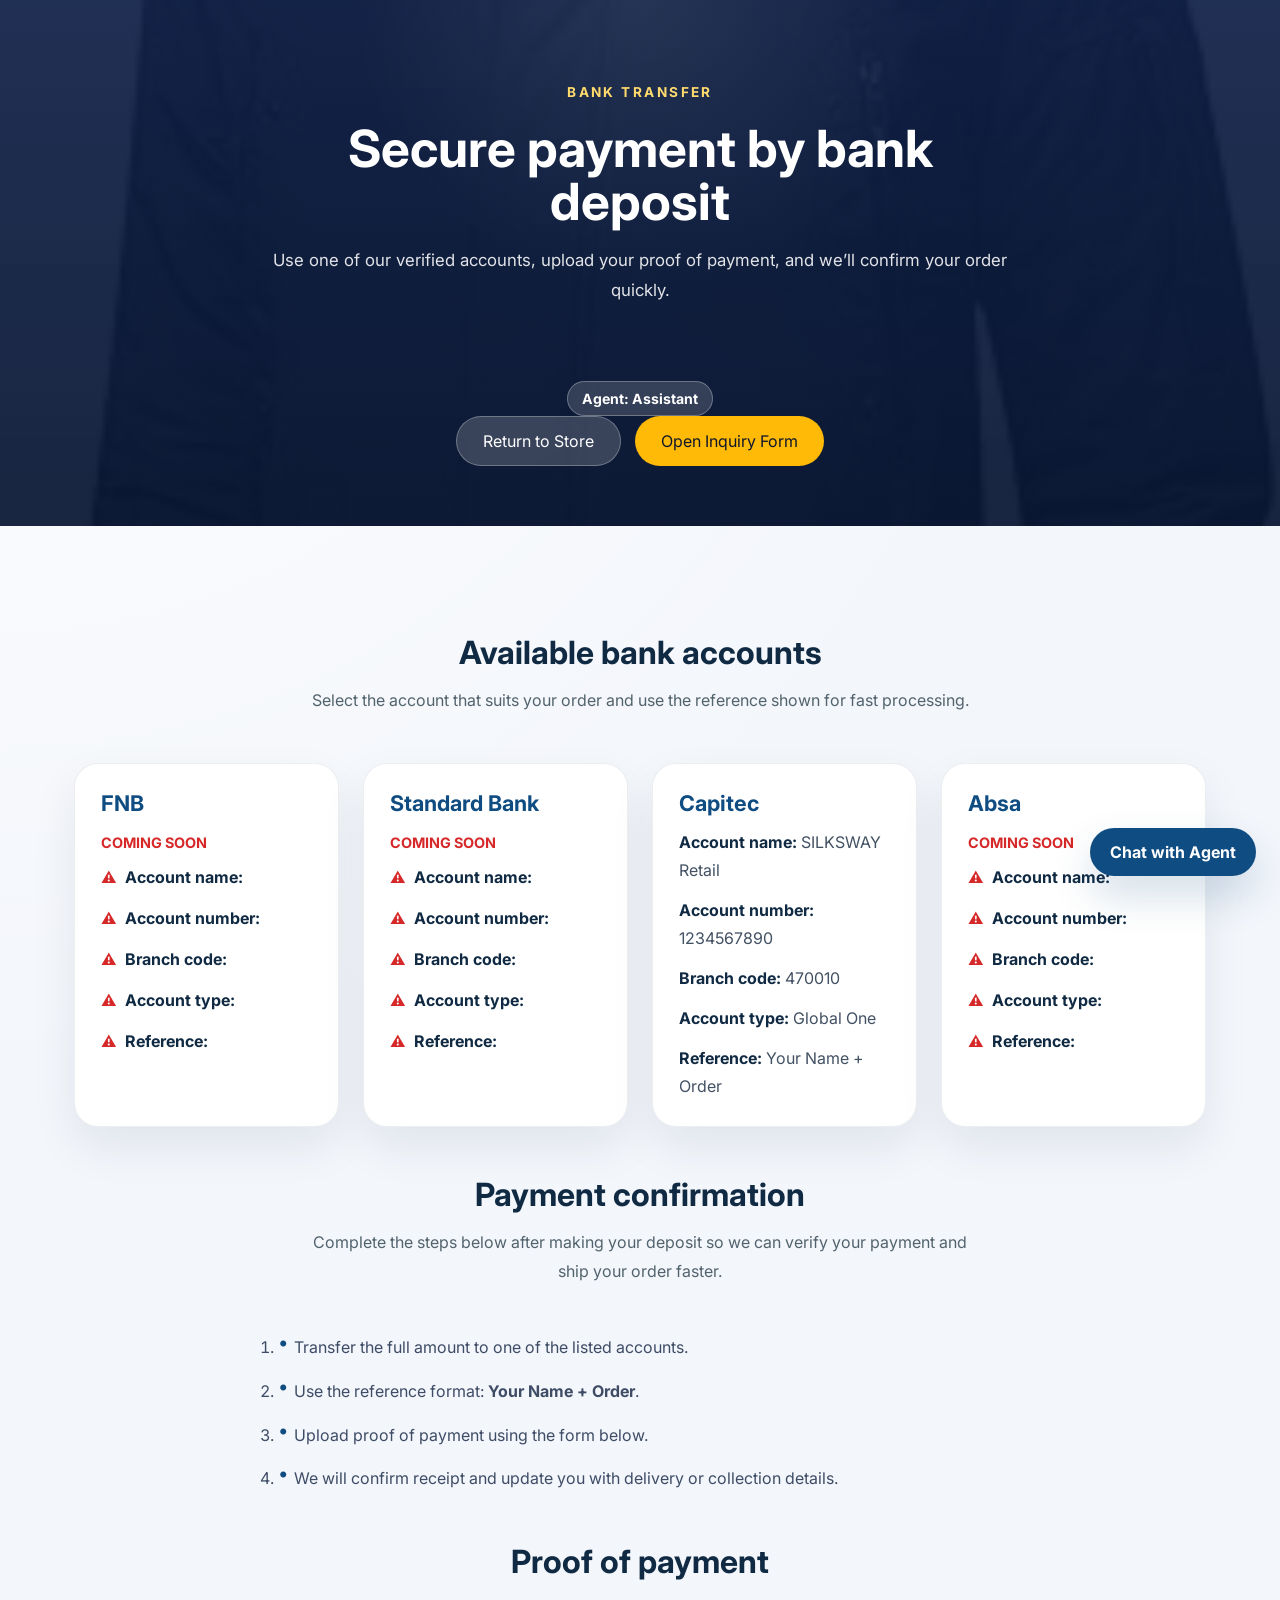
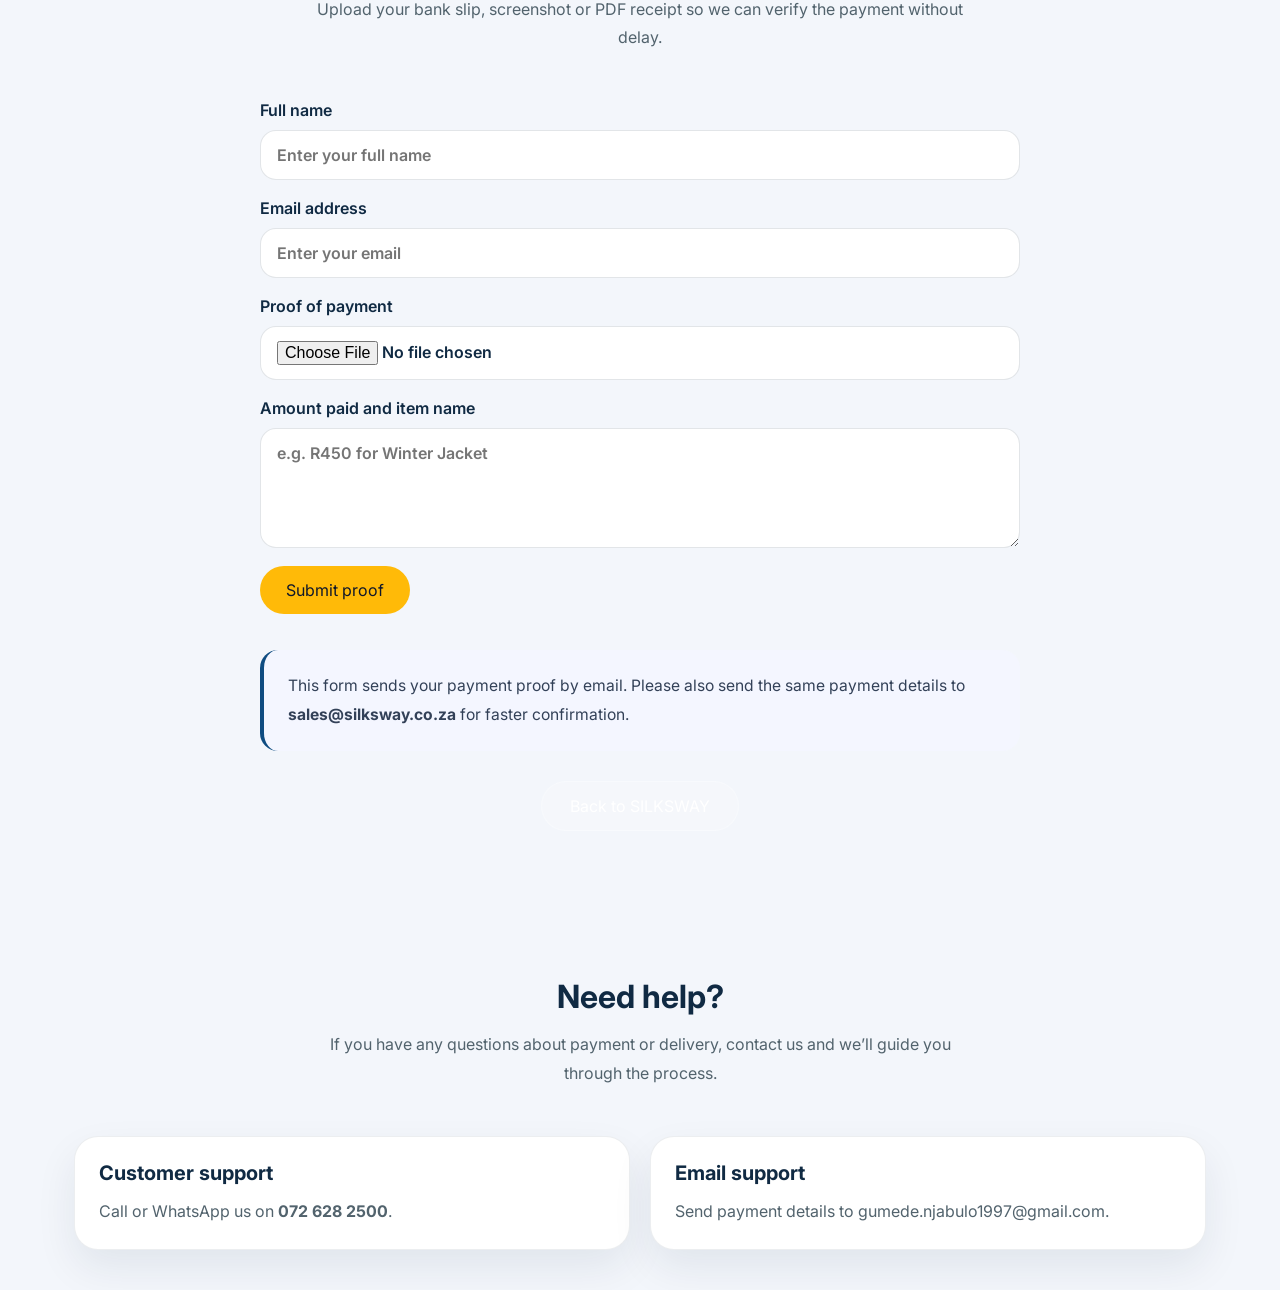
==== bank.html @ df09e984 "dd" ====
<!DOCTYPE html>
<html lang="en">
<head>
  <meta charset="UTF-8" />
  <meta name="viewport" content="width=device-width, initial-scale=1.0" />
  <title>SILKSWAY | Bank Details</title>
  <link rel="stylesheet" href="styles.css" />
  <style>
    .bank-hero {
      position: relative;
      padding: 80px 24px 60px;
      display: flex;
      flex-direction: column;
      align-items: center;
      justify-content: center;
      text-align: center;
      background: linear-gradient(180deg, rgba(15, 32, 71, 0.93), rgba(10, 23, 52, 0.94)), url('img/aa.jpg') center/cover no-repeat;
      color: #fff;
    }

    .bank-hero::before {
      content: '';
      position: absolute;
      inset: 0;
      background: radial-gradient(circle at top center, rgba(255, 255, 255, 0.08), transparent 35%);
    }

    .bank-hero .section-head,
    .bank-hero .hero-copy {
      position: relative;
      z-index: 1;
      max-width: 760px;
    }

    .bank-hero .tag {
      color: #ffda6d;
      letter-spacing: 0.18em;
      text-transform: uppercase;
      font-size: 0.85rem;
      margin-bottom: 18px;
      font-weight: 700;
    }

    .bank-hero h1 {
      font-size: clamp(2.8rem, 4vw, 4.4rem);
      margin: 0 0 18px;
      line-height: 1.02;
    }

    .bank-hero p {
      margin: 0 auto 28px;
      max-width: 720px;
      color: rgba(255, 255, 255, 0.88);
      font-size: 1.05rem;
      line-height: 1.8;
    }

    .bank-hero .hero-actions {
      position: relative;
      z-index: 1;
      display: flex;
      gap: 14px;
      flex-wrap: wrap;
      justify-content: center;
    }

    .bank-accounts {
      display: grid;
      grid-template-columns: repeat(auto-fit, minmax(260px, 1fr));
      gap: 24px;
      margin-top: 20px;
    }

    .bank-card {
      background: #fff;
      border: 1px solid rgba(16, 42, 67, 0.08);
      border-radius: 24px;
      padding: 26px;
      box-shadow: 0 20px 45px rgba(16, 42, 67, 0.08);
      display: flex;
      flex-direction: column;
      gap: 12px;
      min-height: 260px;
    }

    .bank-card h3 {
      margin: 0;
      color: #0f4c81;
      font-size: 1.35rem;
    }

    .bank-card .status-note {
      color: #d62828;
      font-weight: 700;
      text-transform: uppercase;
      font-size: 0.9rem;
      margin-top: 6px;
    }

    .bank-card.alert-card strong::before {
      content: "⚠";
      color: #d62828;
      margin-right: 8px;
      font-size: 0.95rem;
      display: inline-block;
      vertical-align: middle;
    }

    .bank-card p {
      margin: 0;
      color: #425163;
      line-height: 1.75;
    }

    .bank-card strong {
      color: #102a43;
      font-weight: 700;
    }

    .payment-steps,
    .payment-form {
      max-width: 760px;
      margin: 0 auto;
    }

    .payment-steps {
      padding-left: 18px;
      color: #3e4c66;
      line-height: 1.85;
    }

    .payment-steps li {
      margin-bottom: 14px;
      position: relative;
      padding-left: 16px;
    }

    .payment-steps li::before {
      content: '•';
      position: absolute;
      left: 0;
      color: #0f4c81;
      font-size: 1.2rem;
      line-height: 1;
      top: 0;
    }

    .note-box {
      background: #f4f6ff;
      border-left: 4px solid #0f4c81;
      padding: 22px 24px;
      border-radius: 18px;
      color: #334158;
      font-size: 0.98rem;
      line-height: 1.8;
      margin-top: 18px;
    }

    .payment-form {
      display: grid;
      gap: 18px;
    }

    .payment-form label {
      display: grid;
      gap: 10px;
      font-weight: 600;
      color: #102a43;
    }

    .payment-form input[type="text"],
    .payment-form input[type="email"],
    .payment-form input[type="file"],
    .payment-form textarea {
      padding: 14px 16px;
      border: 1px solid rgba(16, 42, 67, 0.12);
      border-radius: 16px;
      background: #fff;
      color: #102a43;
      width: 100%;
    }

    .payment-form textarea {
      min-height: 120px;
      resize: vertical;
    }

    .payment-form button {
      width: fit-content;
      padding: 14px 26px;
      border-radius: 999px;
      border: none;
    }

    .footer-cta {
      margin-top: 30px;
      text-align: center;
    }

    .footer-cta .btn {
      padding: 14px 28px;
    }

    @media (max-width: 780px) {
      .bank-hero {
        padding: 60px 18px 48px;
      }
    }

    @media (max-width: 520px) {
      .bank-hero h1 {
        font-size: 2.5rem;
      }

      .bank-card {
        padding: 22px;
      }
    }
  </style>
</head>
<body>
  <header class="bank-hero">
    <div class="section-head">
      <p class="tag">Bank transfer</p>
      <h1>Secure payment by bank deposit</h1>
      <p class="hero-copy">Use one of our verified accounts, upload your proof of payment, and we’ll confirm your order quickly.</p>
    </div>
    <div class="agent-badge">Agent: Assistant</div>
    <div class="hero-actions">
      <a class="btn secondary" href="index.html">Return to Store</a>
      <a class="btn primary" href="inquiry.html?from=bank">Open Inquiry Form</a>
    </div>
    <div id="cartPaymentSummary" class="note-box" style="display:none; margin-top:18px;">
      <!-- Cart total and items will be injected here -->
    </div>
  </header>

  <main class="section">
    <section class="section-head">
      <h2>Available bank accounts</h2>
      <p>Select the account that suits your order and use the reference shown for fast processing.</p>
    </section>

    <div class="bank-accounts">
      <article class="bank-card alert-card">
        <h3>FNB</h3>
        <span class="status-note">Coming soon</span>
        <p><strong>Account name:</strong> </p>
        <p><strong>Account number:</strong> </p>
        <p><strong>Branch code:</strong> </p>
        <p><strong>Account type:</strong> </p>
        <p><strong>Reference:</strong> </p>
      </article>

      <article class="bank-card alert-card">
        <h3>Standard Bank</h3>
        <span class="status-note">Coming soon</span>
        <p><strong>Account name:</strong> </p>
        <p><strong>Account number:</strong> </p>
        <p><strong>Branch code:</strong> </p>
        <p><strong>Account type:</strong> </p>
        <p><strong>Reference:</strong> </p>
      </article>

      <article class="bank-card">
        <h3>Capitec</h3>
        <p><strong>Account name:</strong> SILKSWAY Retail</p>
        <p><strong>Account number:</strong> 1234567890</p>
        <p><strong>Branch code:</strong> 470010</p>
        <p><strong>Account type:</strong> Global One</p>
        <p><strong>Reference:</strong> Your Name + Order</p>
      </article>

      <article class="bank-card alert-card">
        <h3>Absa</h3>
        <span class="status-note">Coming soon</span>
        <p><strong>Account name:</strong> </p>
        <p><strong>Account number:</strong> </p>
        <p><strong>Branch code:</strong> </p>
        <p><strong>Account type:</strong> </p>
        <p><strong>Reference:</strong> </p>
      </article>
    </div>

    <section class="section-head" style="margin-top: 48px;">
      <h2>Payment confirmation</h2>
      <p>Complete the steps below after making your deposit so we can verify your payment and ship your order faster.</p>
    </section>

    <ol class="payment-steps">
      <li>Transfer the full amount to one of the listed accounts.</li>
      <li>Use the reference format: <strong>Your Name + Order</strong>.</li>
      <li>Upload proof of payment using the form below.</li>
      <li>We will confirm receipt and update you with delivery or collection details.</li>
    </ol>

    <section class="section-head" style="margin-top: 48px;">
      <h2>Proof of payment</h2>
      <p>Upload your bank slip, screenshot or PDF receipt so we can verify the payment without delay.</p>
    </section>

    <form action="https://formsubmit.co/gumede.njabulo1997@gmail.com" method="POST" enctype="multipart/form-data" class="payment-form">
      <input type="hidden" name="_autoresponse" value="Thank you for sending your payment proof. We have received your submission and will review it shortly." />
      <input type="hidden" name="_replyto" value="email" />
      <input type="hidden" name="_subject" value="SILKSWAY payment proof received" />

      <label>
        Full name
        <input type="text" name="name" required placeholder="Enter your full name" />
      </label>

      <label>
        Email address
        <input type="email" name="email" required placeholder="Enter your email" />
      </label>

      <label>
        Proof of payment
        <input type="file" name="proofOfPayment" accept="image/*,.pdf" required />
      </label>

      <label>
        Amount paid and item name
        <textarea id="paymentDetailsField" name="paymentDetails" placeholder="e.g. R450 for Winter Jacket"></textarea>
      </label>

      <button type="submit" class="btn primary">Submit proof</button>

      <div class="note-box">
        This form sends your payment proof by email. Please also send the same payment details to <strong>sales@silksway.co.za</strong> for faster confirmation.
      </div>
    </form>

    <div class="footer-cta">
      <a class="btn secondary" href="index.html">Back to SILKSWAY</a>
    </div>
  </main>

  <script>
    (function() {
      try {
        const raw = localStorage.getItem('silkswayCart');
        const cart = raw ? JSON.parse(raw) : [];
        if (!cart || cart.length === 0) return;

        const itemCount = cart.reduce((s, it) => s + (it.quantity || 0), 0);
        const total = cart.reduce((s, it) => s + (Number(it.price) || 0) * (it.quantity || 0), 0);
        const names = cart.map(it => `${it.quantity}× ${it.name}`).join(', ');

        const summaryEl = document.getElementById('cartPaymentSummary');
        if (summaryEl) {
          summaryEl.style.display = 'block';
          summaryEl.innerHTML = `<strong>Cart:</strong> ${itemCount} item${itemCount===1?'':'s'} — <strong>Total: R${total.toLocaleString('en-ZA')}</strong><br><small>${names}</small>`;
        }

        const detailsField = document.getElementById('paymentDetailsField');
        if (detailsField) {
          detailsField.value = `R${total} for ${names}`;
        }
      } catch (e) {
        console.error('Error reading cart for payment summary', e);
      }
    })();
  </script>

  <footer class="section" style="padding-top: 40px; padding-bottom: 40px;">
    <div class="section-head">
      <h2>Need help?</h2>
      <p>If you have any questions about payment or delivery, contact us and we’ll guide you through the process.</p>
    </div>
    <div class="grid" style="gap: 20px;">
      <div class="card" style="padding: 24px; border-radius: 24px; border: 1px solid rgba(16, 42, 67, 0.08); box-shadow: 0 18px 40px rgba(16, 42, 67, 0.08);">
        <h3>Customer support</h3>
        <p>Call or WhatsApp us on <strong>072 628 2500</strong>.</p>
      </div>
      <div class="card" style="padding: 24px; border-radius: 24px; border: 1px solid rgba(16, 42, 67, 0.08); box-shadow: 0 18px 40px rgba(16, 42, 67, 0.08);">
        <h3>Email support</h3>
        <p>Send payment details to <a href="mailto:gumede.njabulo1997@gmail.com">gumede.njabulo1997@gmail.com</a>.</p>
      </div>
    </div>
  </footer>

  <!-- Footer with social media icons -->
  <footer>
    <div class="social-icons">
      <a href="https://facebook.com" target="_blank" aria-label="Facebook">
        <i class="fab fa-facebook-f"></i>
      </a>
      <a href="https://twitter.com" target="_blank" aria-label="Twitter">
        <i class="fab fa-twitter"></i>
      </a>
      <a href="https://instagram.com" target="_blank" aria-label="Instagram">
        <i class="fab fa-instagram"></i>
      </a>
      <a href="https://linkedin.com" target="_blank" aria-label="LinkedIn">
        <i class="fab fa-linkedin-in"></i>
      </a>
    </div>
  </footer>
  <script src="script.js"></script>
  <div class="chat-widget" aria-label="Agent chat">
    <button type="button" class="chat-toggle-btn" aria-label="Open chat with assistant">Chat with Agent</button>
    <div class="chat-panel hidden" role="dialog" aria-modal="true" aria-label="Assistant chat">
      <div class="chat-header">
        <div>
          <span class="chat-title">Agent: Assistant</span>
          <span class="chat-subtitle">Ask me about the store, products, orders, or payment.</span>
        </div>
        <button type="button" class="chat-close-btn" aria-label="Close chat">×</button>
      </div>
      <div class="chat-messages" id="chatMessages" role="log" aria-live="polite"></div>
      <form id="chatForm" class="chat-form">
        <input id="chatInput" class="chat-input" type="text" placeholder="Ask the assistant..." aria-label="Type a message" required />
        <button type="submit" class="btn primary chat-send-btn">Send</button>
      </form>
    </div>
  </div>
</body>
</html>
---- styles.css ----
@import url('https://fonts.googleapis.com/css2?family=Inter:wght@400;500;600;700&display=swap');

:root {
  color-scheme: light;
  font-family: 'Inter', system-ui, sans-serif;
  color: #102a43;
  background: #f3f6fb;
  --surface: #ffffff;
  --surface-muted: #f7f9fc;
  --text-primary: #102a43;
  --text-secondary: #52636d;
  --accent: #0f4c81;
  --accent-soft: #eaf3ff;
  --accent-strong: #ffba08;
  --border: rgba(16, 42, 67, 0.12);
  --radius: 24px;
  --shadow: 0 22px 60px rgba(16, 42, 67, 0.08);
}

* {
  box-sizing: border-box;
}

html {
  scroll-behavior: smooth;
}

body {
  margin: 0;
  min-height: 100vh;
  font-family: inherit;
  color: var(--text-primary);
  background: radial-gradient(circle at top left, rgba(255, 255, 255, 0.9), transparent 35%), #f3f6fb;
}

img {
  display: block;
  max-width: 100%;
}

a {
  color: inherit;
  text-decoration: none;
}

button,
input,
select,
textarea {
  font: inherit;
}

header.hero {
  position: relative;
  min-height: 92vh;
  display: flex;
  align-items: center;
  justify-content: center;
  padding: 40px 24px 80px;
  background: linear-gradient(180deg, rgba(15, 32, 71, 0.82), rgba(15, 32, 71, 0.72)), url('img/aa.jpg') center/cover no-repeat;
  color: #fff;
}

header.hero::before {
  content: '';
  position: absolute;
  inset: 0;
  background: radial-gradient(circle at top center, rgba(255, 255, 255, 0.08), transparent 30%);
}

nav.nav {
  position: absolute;
  inset: 24px auto auto 24px;
  display: flex;
  justify-content: space-between;
  align-items: center;
  width: calc(100% - 48px);
  max-width: 1200px;
  z-index: 2;
}

.logo {
  font-size: 1.45rem;
  font-weight: 700;
  letter-spacing: 0.18em;
  text-transform: uppercase;
  color: #fff;
}

.agent-badge {
  display: inline-flex;
  align-items: center;
  gap: 0.5rem;
  padding: 8px 14px;
  border-radius: 999px;
  background: rgba(255, 255, 255, 0.16);
  color: #fff;
  font-size: 0.88rem;
  font-weight: 700;
  border: 1px solid rgba(255, 255, 255, 0.28);
}

.agent-badge.light {
  background: #fff;
  color: #102a43;
  border-color: rgba(16, 42, 67, 0.12);
}

.chat-widget {
  position: fixed;
  right: 24px;
  bottom: 24px;
  z-index: 9999;
  font-family: inherit;
}

.chat-toggle-btn {
  border: none;
  border-radius: 999px;
  padding: 14px 20px;
  background: #0f4c81;
  color: #fff;
  font-weight: 700;
  cursor: pointer;
  box-shadow: 0 20px 40px rgba(15, 76, 129, 0.18);
}

.chat-panel {
  display: flex;
  flex-direction: column;
  width: min(360px, 100vw);
  max-height: 520px;
  border-radius: 24px;
  background: rgba(255, 255, 255, 0.98);
  box-shadow: 0 32px 90px rgba(16, 42, 67, 0.16);
  overflow: hidden;
  margin-top: 14px;
}

.chat-panel.hidden {
  display: none;
}

.chat-header {
  display: flex;
  justify-content: space-between;
  align-items: center;
  gap: 12px;
  padding: 16px 18px;
  background: #102a43;
  color: #fff;
}

.chat-title {
  font-weight: 700;
}

.chat-subtitle {
  display: block;
  font-size: 0.88rem;
  color: rgba(255, 255, 255, 0.78);
  margin-top: 4px;
}

.chat-close-btn {
  border: none;
  background: transparent;
  color: #fff;
  font-size: 1.25rem;
  cursor: pointer;
}

.chat-messages {
  display: flex;
  flex-direction: column;
  gap: 12px;
  padding: 16px;
  overflow-y: auto;
  min-height: 240px;
  max-height: 320px;
  background: #f4f6fc;
}

.chat-bubble {
  display: inline-block;
  max-width: 100%;
  padding: 12px 16px;
  border-radius: 18px;
  line-height: 1.5;
}

.chat-bubble.user {
  align-self: flex-end;
  background: #0f4c81;
  color: #fff;
  border-bottom-right-radius: 4px;
}

.chat-bubble.assistant {
  align-self: flex-start;
  background: #fff;
  color: #102a43;
  border: 1px solid rgba(16, 42, 67, 0.12);
  border-bottom-left-radius: 4px;
}

.chat-form {
  display: flex;
  gap: 10px;
  padding: 16px;
  background: #fff;
  border-top: 1px solid rgba(16, 42, 67, 0.08);
}

.chat-input {
  flex: 1;
  min-width: 0;
  padding: 12px 14px;
  border-radius: 14px;
  border: 1px solid rgba(16, 42, 67, 0.16);
}

.chat-send-btn {
  white-space: nowrap;
}

@media (max-width: 640px) {
  .chat-widget {
    right: 14px;
    bottom: 14px;
  }

  .chat-panel {
    width: calc(100vw - 28px);
    max-height: 78vh;
  }
}

.nav-links {
  display: flex;
  gap: 24px;
  align-items: center;
  margin: 0;
  padding: 0;
  list-style: none;
}

.nav-links a {
  color: rgba(255, 255, 255, 0.9);
  font-size: 0.95rem;
  font-weight: 500;
  transition: color 0.2s ease;
}

.nav-links a:hover {
  color: var(--accent-strong);
}

.hamburger {
  display: none;
  flex-direction: column;
  justify-content: space-between;
  width: 26px;
  height: 22px;
  border: none;
  background: transparent;
  cursor: pointer;
  z-index: 3;
}

.bar {
  width: 100%;
  height: 3px;
  border-radius: 999px;
  background: #fff;
}

.hero-content {
  position: relative;
  z-index: 1;
  max-width: 760px;
  text-align: center;
  margin: 0 auto;
}

.tag {
  display: inline-flex;
  align-items: center;
  gap: 10px;
  color: var(--accent-strong);
  text-transform: uppercase;
  letter-spacing: 0.16em;
  font-weight: 700;
  margin-bottom: 18px;
}

.headline {
  font-size: clamp(2.8rem, 5vw, 4.6rem);
  line-height: 0.98;
  margin: 0 0 20px;
  max-width: 12ch;
}

.subheading {
  color: rgba(255, 255, 255, 0.84);
  font-size: 1.1rem;
  line-height: 1.8;
  max-width: 700px;
  margin: 0 auto 32px;
}

.cta-buttons {
  display: flex;
  justify-content: center;
  gap: 16px;
  flex-wrap: wrap;
}

.btn {
  display: inline-flex;
  align-items: center;
  justify-content: center;
  gap: 10px;
  border-radius: 999px;
  border: none;
  padding: 14px 26px;
  transition: transform 0.2s ease, background-color 0.2s ease, box-shadow 0.2s ease;
  cursor: pointer;
}

.btn:hover {
  transform: translateY(-1px);
}

.btn.primary {
  background: #ffba08;
  color: #0f172a;
}

.btn.secondary {
  background: rgba(255, 255, 255, 0.18);
  color: #fff;
  border: 1px solid rgba(255, 255, 255, 0.28);
}

/* Make Add to Cart buttons match primary color */
.add-cart,
.btn.secondary.add-cart {
  background: #ffba08 !important;
  color: #0f172a !important;
  border: none !important;
}

.add-cart:hover,
.btn.secondary.add-cart:hover {
  background: #e6a507 !important;
}

.add-cart-count {
  display: inline-flex;
  align-items: center;
  justify-content: center;
  margin-left: 6px;
  padding: 0 8px;
  border-radius: 999px;
  background: rgba(16, 42, 67, 0.08);
  color: #102a43;
  font-weight: 700;
  font-size: 0.92rem;
}

.section {
  padding: 80px 24px;
  max-width: 1180px;
  margin: 0 auto;
}

.section.alt {
  background: var(--surface-muted);
}

#cartSummary {
  padding-top: 36px;
  padding-bottom: 30px;
}

.cart-summary-grid {
  display: grid;
  grid-template-columns: minmax(240px, 1fr) minmax(280px, 1.8fr);
  gap: 24px;
  align-items: start;
}

.cart-summary-stats {
  background: var(--surface);
  border-radius: var(--radius);
  padding: 24px;
  box-shadow: var(--shadow);
}

.cart-metric {
  margin: 0 0 14px;
  line-height: 1.5;
}

.cart-summary-list {
  background: var(--surface);
  border-radius: var(--radius);
  padding: 24px;
  box-shadow: var(--shadow);
}

#cartItemsList {
  list-style: none;
  margin: 0;
  padding: 0;
  display: grid;
  gap: 12px;
}

#cartItemsList li {
  background: var(--surface-muted);
  border-radius: 16px;
  padding: 14px 16px;
  display: flex;
  justify-content: space-between;
  align-items: center;
}

#cartItemsList li span {
  flex: 1;
}

.btn-remove-item {
  padding: 6px 10px !important;
  font-size: 0.8rem !important;
  background: #e74c3c !important;
  color: white !important;
  border: none !important;
  border-radius: 6px !important;
  cursor: pointer !important;
  white-space: nowrap;
  margin-left: 12px;
}

.btn-remove-item:hover {
  background: #c0392b !important;
  transform: translateY(-1px);
}

#clearCartBtn {
  margin-top: 18px;
}

.shoes-section {
  background: linear-gradient(160deg, #fdf1ff 0%, #f7e5ff 45%, #f4f1ff 100%);
}

.shoes-section .section-head h2 {
  color: #68307f;
}

.shoes-section .section-head p {
  color: #6f4e99;
}

.shoes-grid {
  grid-template-columns: repeat(auto-fit, minmax(280px, 1fr));
  gap: 28px;
}

.shoes-section .card {
  padding: 0;
  border: none;
  border-radius: 28px;
  overflow: hidden;
  background: transparent;
  box-shadow: 0 24px 70px rgba(112, 52, 141, 0.12);
}

.shoes-section .card img {
  border-radius: 0;
  height: 280px;
  object-fit: cover;
}

.shoes-section .card h3,
.shoes-section .card .price,
.shoes-section .card p {
  margin-left: 24px;
  margin-right: 24px;
}

.shoes-section .card h3 {
  margin-top: 20px;
  color: #582475;
}

.shoes-section .card .price {
  color: #b531d0;
}

.shoes-section .card p {
  margin-top: 10px;
  margin-bottom: 18px;
  color: #5f4770;
}

.shoes-section .card-actions {
  justify-content: flex-start;
  gap: 14px;
  padding: 0 24px 24px;
}

.shoes-section .btn.primary {
  background: #a946db;
  color: #fff;
}

.shoes-section .btn.pay {
  background: #632f7e;
  color: #fff;
}

.shoes-section .card:hover img {
  transform: scale(1.04);
}

.shoes-section .card img {
  transition: transform 0.4s ease;
}

.section-head {
  text-align: center;
  margin-bottom: 48px;
}

.section-head h2 {
  font-size: clamp(2rem, 2.5vw, 2.6rem);
  margin-bottom: 14px;
}

.section-head p {
  margin: 0 auto;
  max-width: 680px;
  color: var(--text-secondary);
  font-size: 1rem;
  line-height: 1.8;
}

.grid {
  display: grid;
  gap: 24px;
  grid-template-columns: repeat(auto-fit, minmax(260px, 1fr));
}

.card,
.carousel-content,
.about-box,
.contact-box,
.modal-card {
  background: var(--surface);
  border-radius: var(--radius);
  border: 1px solid var(--border);
  box-shadow: var(--shadow);
}

.card {
  padding: 24px;
  display: flex;
  flex-direction: column;
  min-height: 100%;
}

.card:hover,
.about-box:hover,
.contact-box:hover {
  transform: translateY(-5px);
  box-shadow: 0 28px 70px rgba(16, 42, 67, 0.12);
}

.card img {
  width: 100%;
  height: auto;
  border-radius: 18px;
  margin-bottom: 18px;
  object-fit: cover;
}

.image-gallery .thumbnails {
  display: grid;
  grid-template-columns: repeat(3, minmax(0, 1fr));
  gap: 12px;
  margin-top: 16px;
}

.image-gallery .thumbnails img {
  width: 100%;
  height: 64px;
  object-fit: cover;
  border-radius: 16px;
  border: 1px solid rgba(16, 42, 67, 0.08);
  cursor: pointer;
  transition: transform 0.2s ease, border-color 0.2s ease;
}

.image-gallery .thumbnails img:hover {
  transform: translateY(-2px);
  border-color: var(--accent-strong);
}

.main-img {
  border-radius: 20px;
}

h3 {
  margin: 0 0 12px;
  font-size: 1.25rem;
}

.price {
  color: var(--accent);
  font-size: 1.18rem;
  font-weight: 700;
  margin: 10px 0 16px;
}

.card p,
.about-box p,
.contact-box p {
  margin: 0;
  color: var(--text-secondary);
  line-height: 1.75;
}

.card-actions {
  margin-top: auto;
  display: flex;
  flex-wrap: wrap;
  gap: 12px;
  justify-content: center;
}

.carousel {
  display: flex;
  align-items: center;
  justify-content: center;
  gap: 16px;
  flex-wrap: wrap;
}

.carousel-container {
  flex: 1;
  max-width: 760px;
}

.carousel-content {
  text-align: center;
  padding: 30px;
}

.carousel-content img {
  width: 100%;
  max-width: 320px;
  border-radius: 18px;
  margin: 0 auto 24px;
}

.prev-btn,
.next-btn {
  width: 56px;
  height: 56px;
  border-radius: 50%;
  border: none;
  background: var(--accent);
  color: #fff;
  box-shadow: 0 18px 40px rgba(16, 42, 67, 0.18);
  cursor: pointer;
}

.prev-btn:hover,
.next-btn:hover {
  background: #0d3e6e;
}

.about-content,
.contact-content {
  display: grid;
  grid-template-columns: repeat(auto-fit, minmax(280px, 1fr));
  gap: 24px;
}

.about-box,
.contact-box {
  padding: 32px;
}

.about-box h3,
.contact-box h3 {
  color: var(--accent);
  margin-bottom: 18px;
}

.about-list {
  list-style: none;
  margin: 0;
  padding: 0;
}

.about-list li {
  padding: 10px 0;
  color: var(--text-secondary);
  font-size: 1rem;
}

.contact-icon {
  font-size: 2.5rem;
  margin-bottom: 16px;
}

.contact-detail {
  margin: 10px 0;
  font-size: 1rem;
  font-weight: 700;
  color: var(--accent);
}

.contact-detail a {
  color: var(--accent);
}

.contact-desc {
  color: var(--text-secondary);
  font-size: 0.97rem;
}

.modal {
  position: fixed;
  inset: 0;
  background: rgba(16, 42, 67, 0.65);
  display: flex;
  align-items: center;
  justify-content: center;
  opacity: 0;
  pointer-events: none;
  transition: opacity 0.3s ease;
}

.modal.show {
  opacity: 1;
  pointer-events: auto;
}

.modal-card {
  width: min(520px, calc(100% - 40px));
  padding: 32px;
  text-align: center;
}

.modal-card h3 {
  margin-bottom: 14px;
}

.btn.small {
  padding: 10px 18px;
}

@media (max-width: 900px) {
  header.hero {
    min-height: 80vh;
    padding-top: 32px;
  }
}

@media (max-width: 768px) {
  nav.nav {
    top: 20px;
    left: 0;
    width: 100%;
    padding: 0 20px;
  }

  .hamburger {
    display: flex;
  }

  .nav-links {
    position: absolute;
    top: 72px;
    left: 0;
    right: 0;
    flex-direction: column;
    align-items: center;
    gap: 0;
    background: rgba(15, 32, 71, 0.95);
    transform: translateY(-120%);
    opacity: 0;
    visibility: hidden;
    transition: all 0.25s ease;
    padding: 18px 0;
  }

  .nav-links.active {
    transform: translateY(0);
    opacity: 1;
    visibility: visible;
  }

  .nav-links li {
    width: 100%;
  }

  .nav-links a {
    display: block;
    width: 100%;
    padding: 12px 24px;
    text-align: center;
  }

  .hero-content {
    padding: 0 10px;
  }

  .cta-buttons {
    flex-direction: column;
  }

  .section {
    padding: 60px 18px;
  }

  .grid {
    grid-template-columns: 1fr;
  }

  .carousel-content img {
    max-width: 280px;
  }
}

@media (max-width: 480px) {
  header.hero {
    padding-top: 24px;
  }

  .headline {
    font-size: 2.5rem;
  }

  .section {
    padding: 50px 16px;
  }
}


.thumbnails img {
    cursor: pointer;
}

.thumbnails img:hover {
    opacity: 0.5;
}
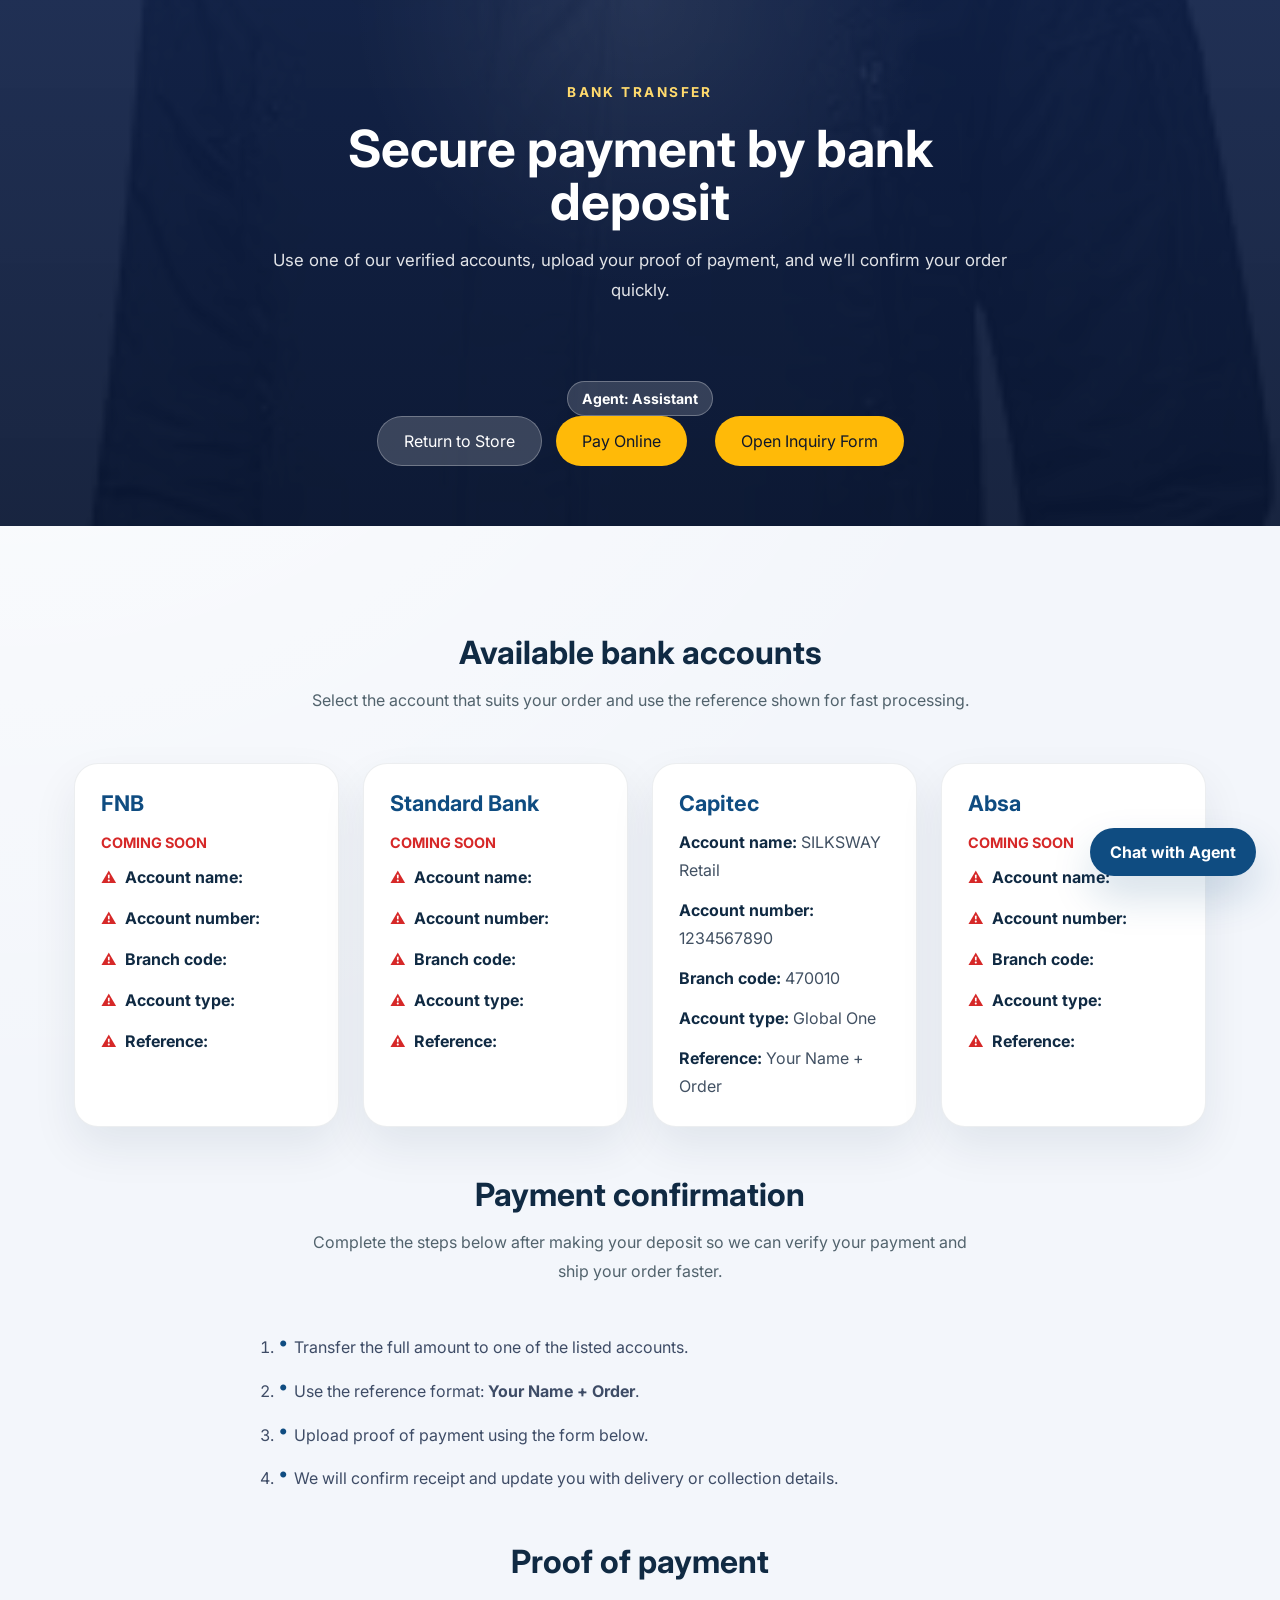
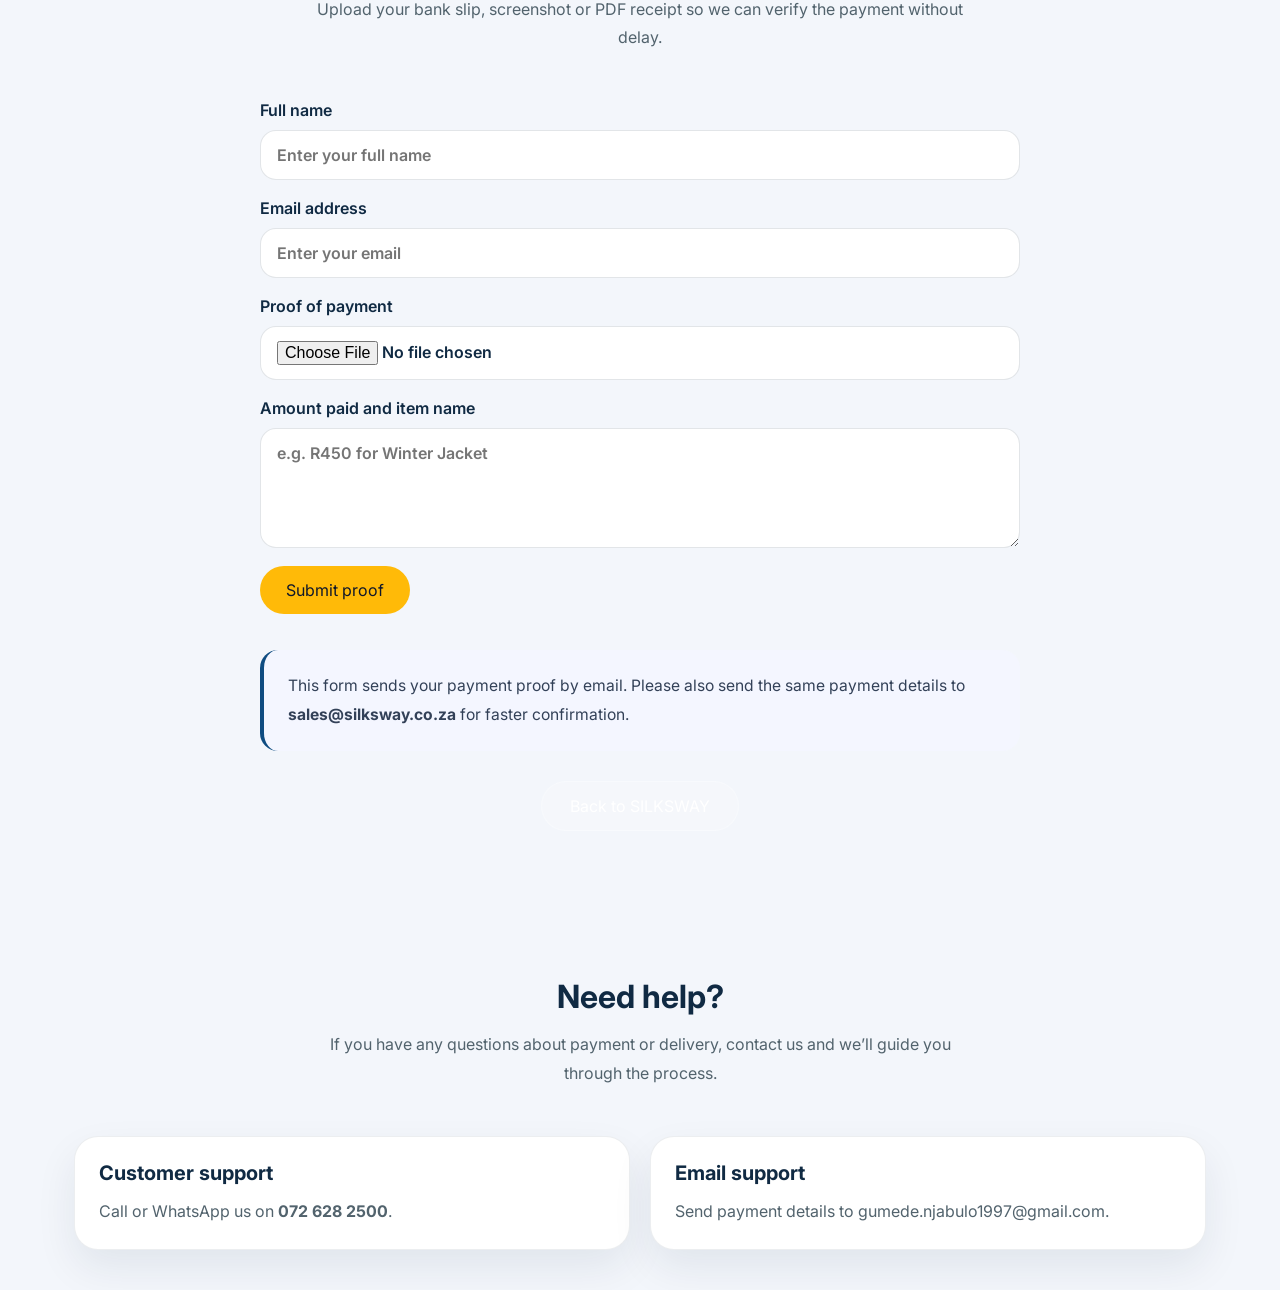
==== commit d50d8e83: "Add files via upload" ====
--- a/bank.html
+++ b/bank.html
@@ -228,8 +228,24 @@
     <div class="agent-badge">Agent: Assistant</div>
     <div class="hero-actions">
       <a class="btn secondary" href="index.html">Return to Store</a>
-      <a class="btn primary" href="inquiry.html?from=bank">Open Inquiry Form</a>
-    </div>
+      <a class="btn primary" href="https://www.paypal.com/ncp/payment/GH6Q3CGZXNKM8">Pay Online</a>
+
+<div id="paypal-container-GH6Q3CGZXNKM8"></div>
+<script>
+  paypal.HostedButtons({
+    hostedButtonId: "GH6Q3CGZXNKM8",
+  }).render("#paypal-container-GH6Q3CGZXNKM8")
+</script>
+
+<script 
+  src="https://www.paypal.com/sdk/js?client-id=BAA9d4yEJhWCQll4fOPk63WfGr8q1lWzfq6PInzB1GmtNaxPHHWsoDa0WpF_A31njltLvi2fuuBsvf4Dfg&components=hosted-buttons&disable-funding=venmo&currency=USD">
+</script>
+
+
+       <a class="btn primary" href="inquiry.html?from=bank">Open Inquiry Form</a>
+
+    </div>
+
     <div id="cartPaymentSummary" class="note-box" style="display:none; margin-top:18px;">
       <!-- Cart total and items will be injected here -->
     </div>
--- a/styles.css
+++ b/styles.css
@@ -866,5 +866,65 @@
 
 
 
-
-
+/* Style the kiddies button */
+#kiddies-btn {
+    background-color: #FFC080; /* Light orange color */
+    color: #000; /* Black text */
+    border: none;
+    padding: 10px 20px;
+    font-size: 16px;
+    cursor: pointer;
+    border-radius: 8px;
+}
+
+#kiddies-btn:hover {
+    background-color: #FFA07A; /* Light salmon color on hover */
+}
+
+/* Style the kiddies section */
+#kiddies-section {
+    background-color: #87CEEB; /* Light blue */
+    padding: 20px;
+    border: 2px solid #000;
+    border-radius: 10px;
+    margin-top: 20px;
+    text-align: center;
+}
+
+ /* Kiddies Section Styles */
+    #kiddies-section {
+      background: linear-gradient(135deg, #ffe4e1, #fff0f5);
+      padding: 40px 20px;
+      border-radius: 20px;
+      text-align: center;
+      margin: 20px auto;
+      max-width: 600px;
+      font-family: 'Comic Neue', cursive;
+      box-shadow: 0 4px 12px rgba(0,0,0,0.2);
+      animation: bounceIn 1s ease;
+    }
+
+    #kiddies-btn {
+    background: linear-gradient(135deg, #ffe4e1, #fff0f5);
+    color: #000; /* Black text */
+    border: none;
+    padding: 10px 20px;
+    font-size: 16px;
+    cursor: pointer;
+    border-radius: 8px;
+    display: block; /* Center it horizontally */
+    margin: 20px auto; /* Add margin for spacing */
+    max-width: 600px;
+      font-family: 'Comic Neue', cursive;
+      box-shadow: 0 4px 12px rgba(0,0,0,0.2);
+      animation: bounceIn 1s ease;
+}
+    #kiddies-section h1 {
+      font-size: 2em;
+      color: #ff69b4;
+    }
+
+    #kiddies-section p {
+      font-size: 1.2em;
+      margin-top: 15px;
+    }
